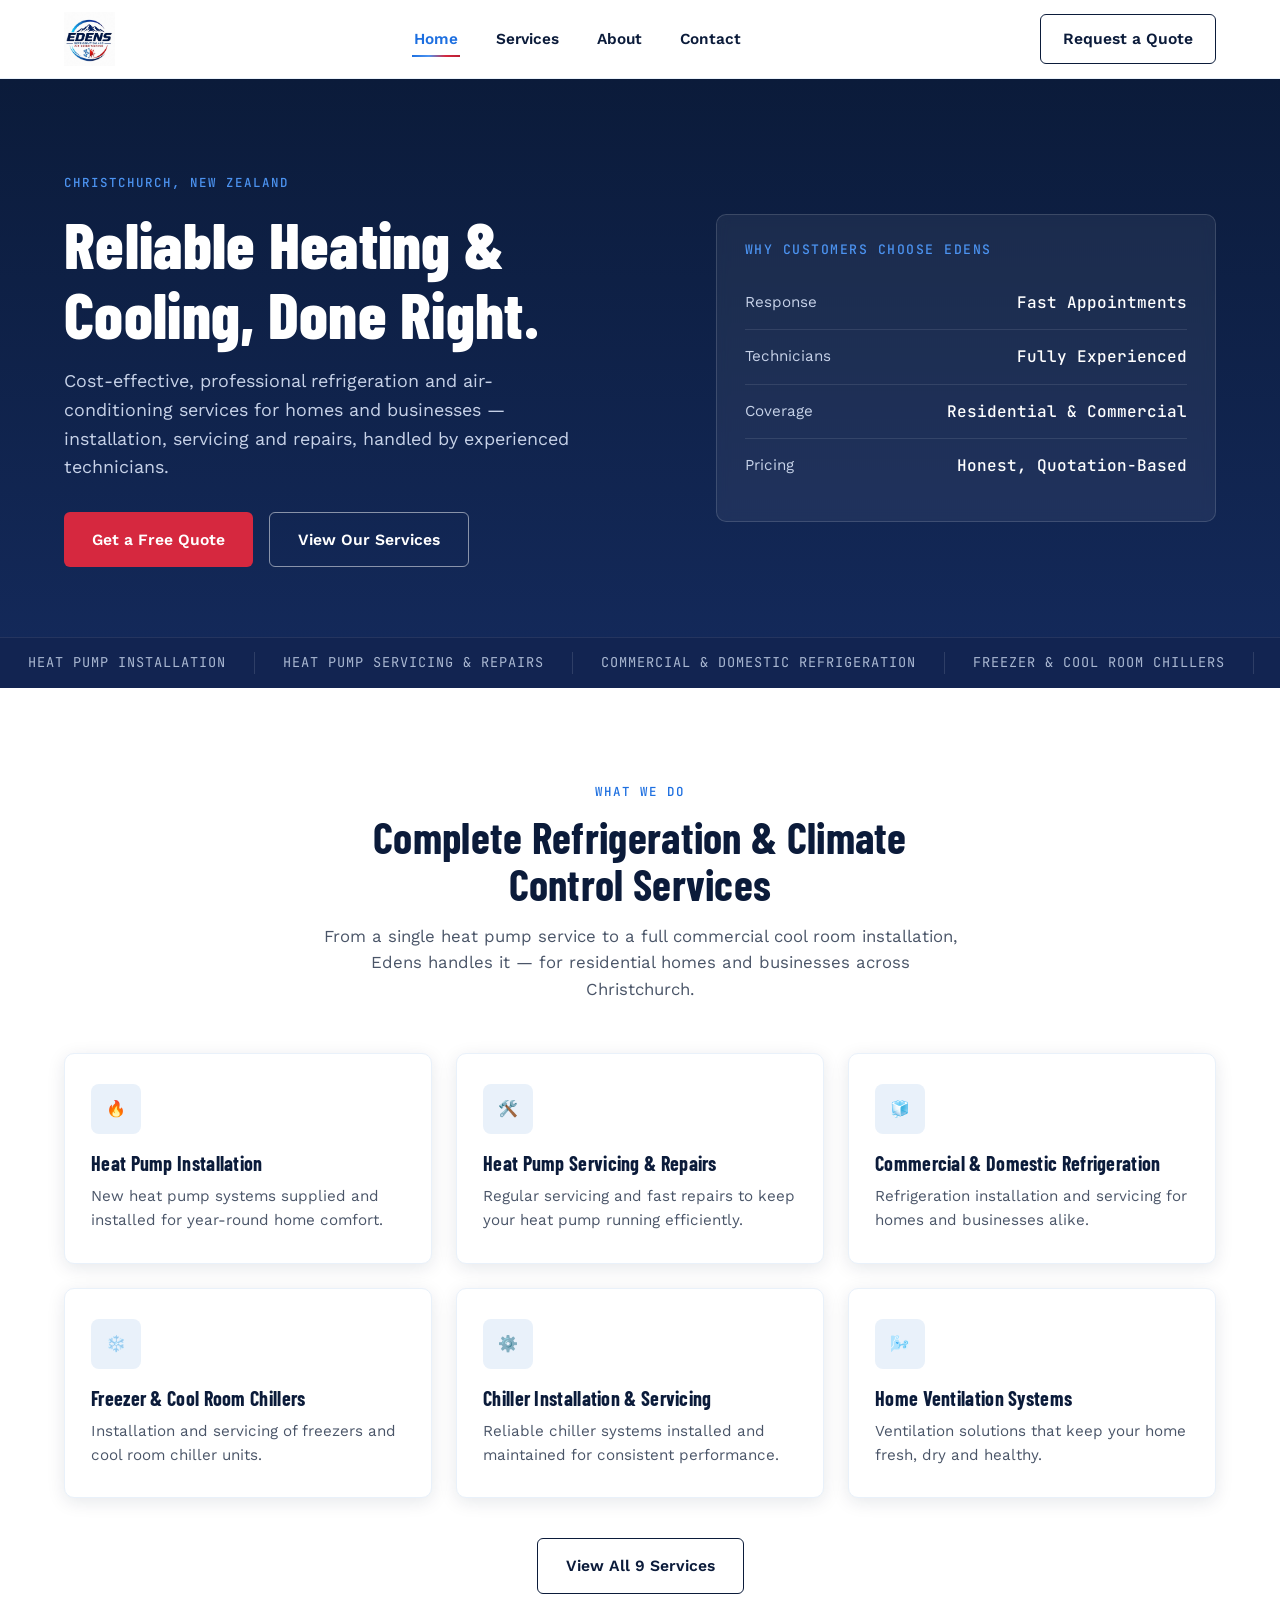
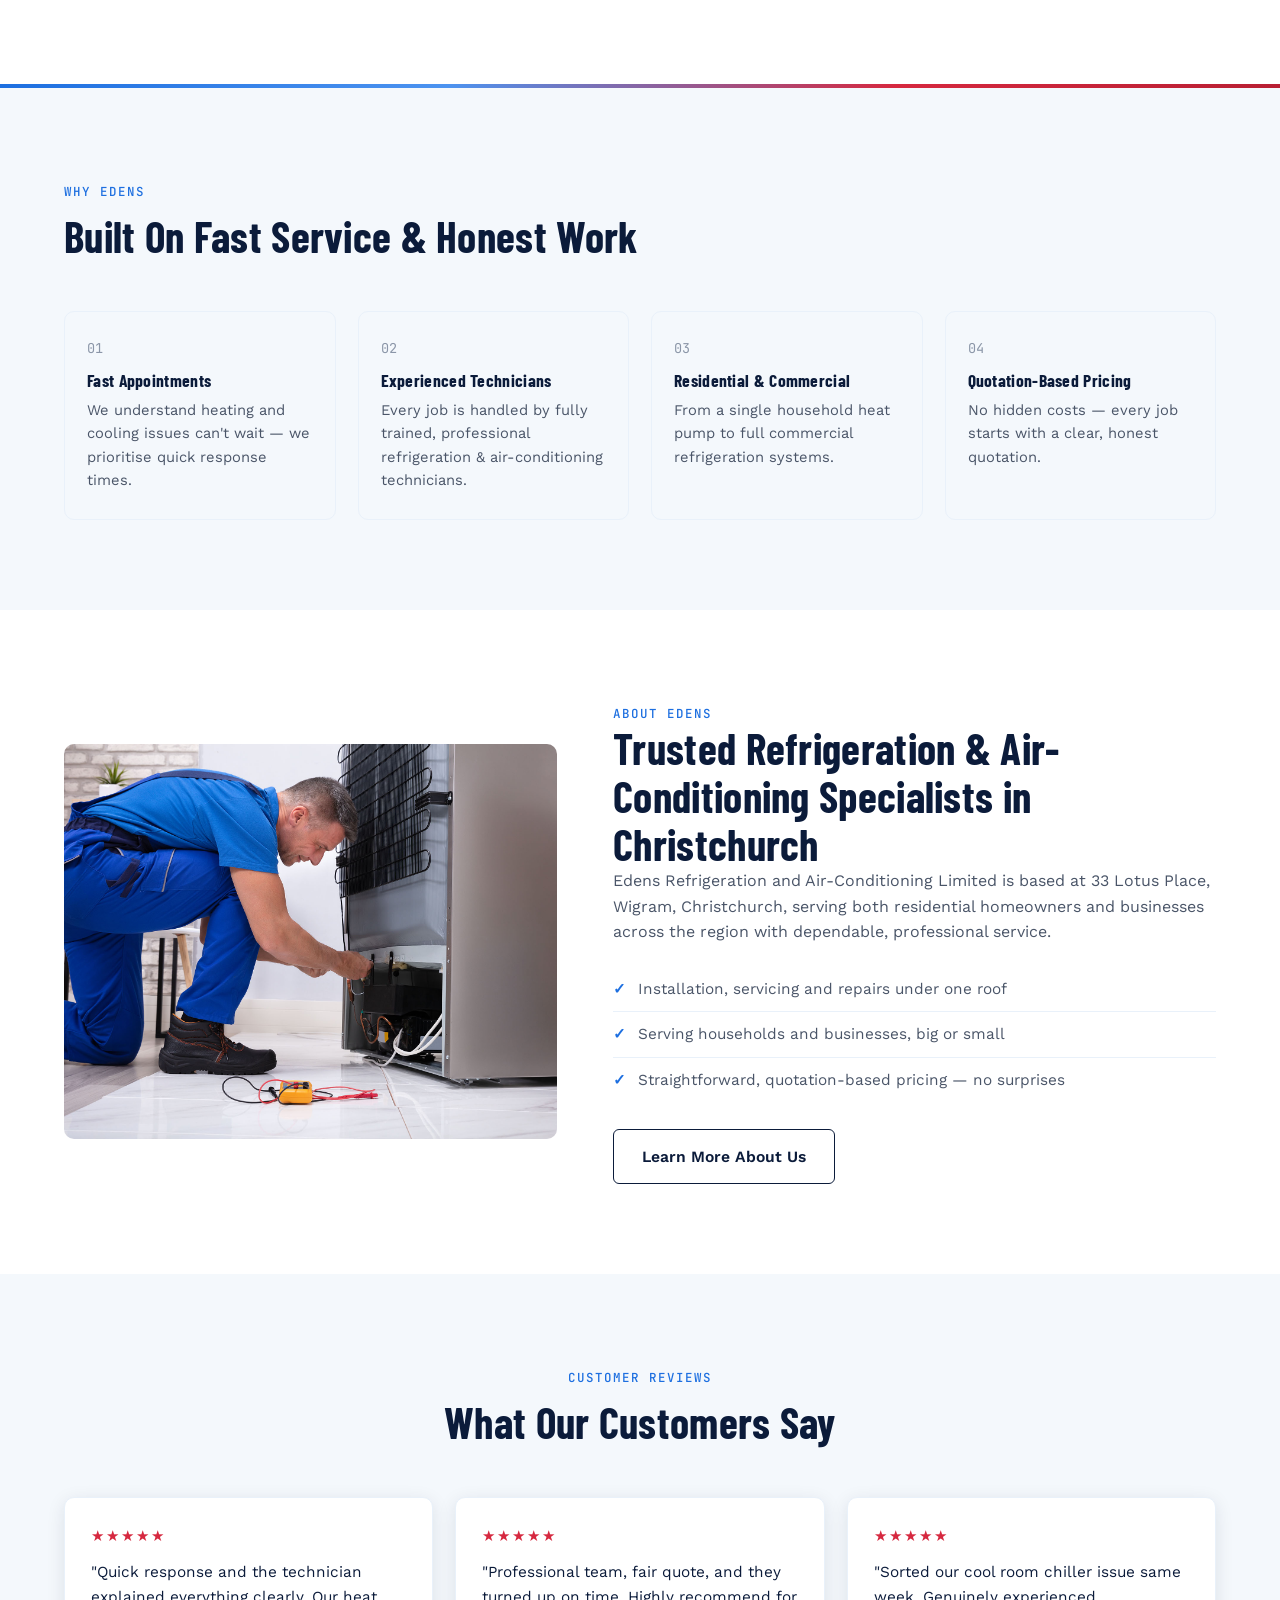
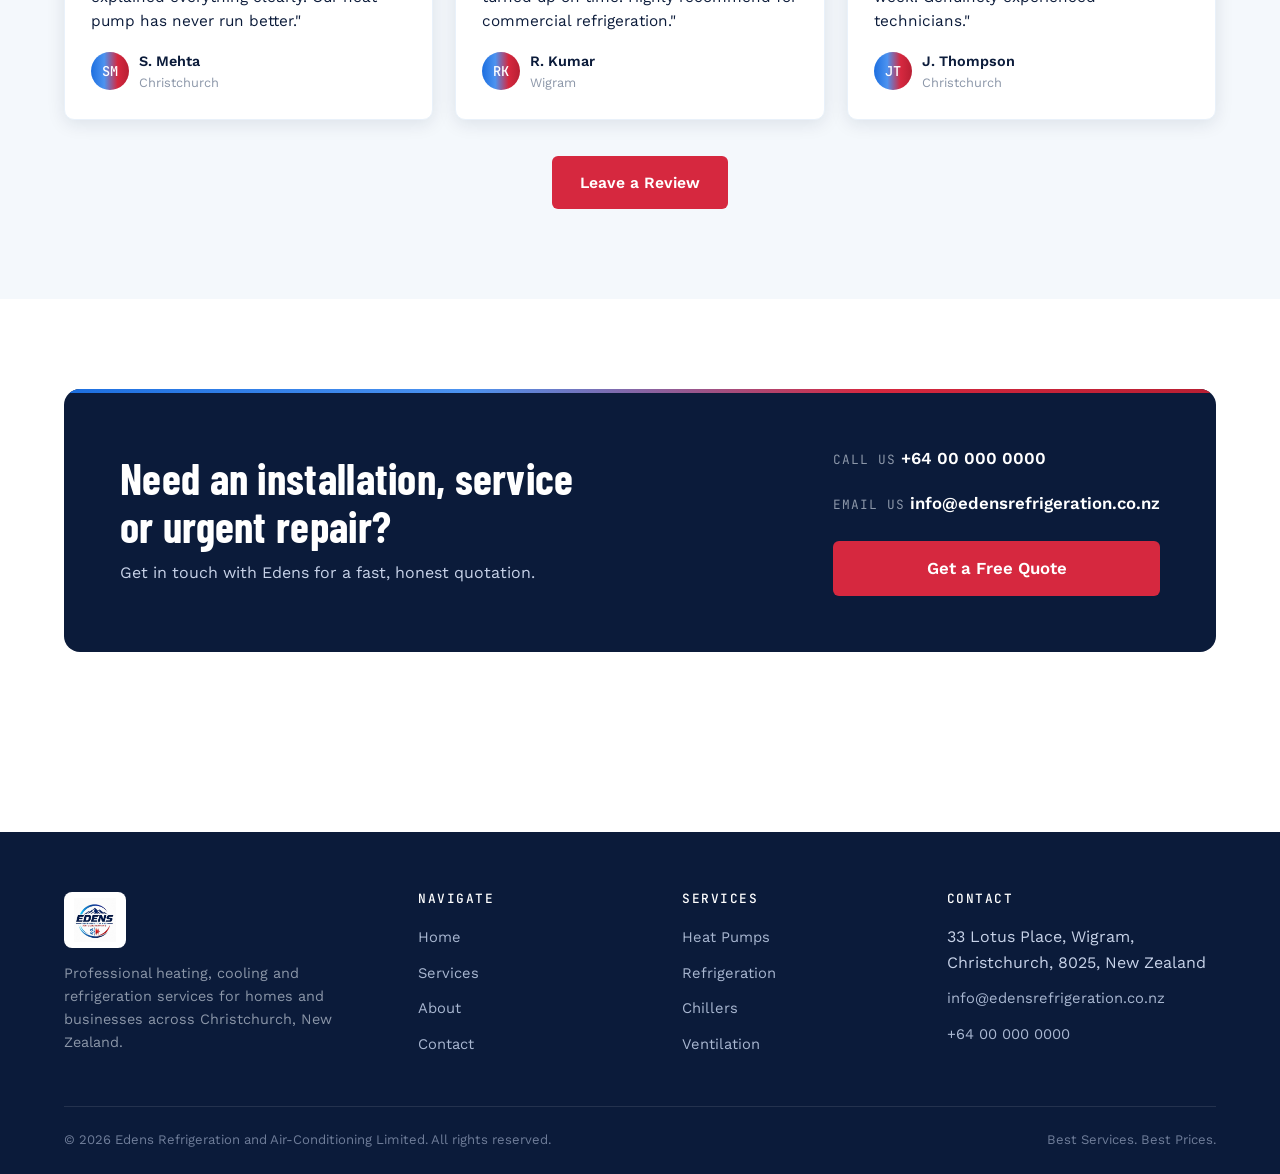
==== frontend/index.html @ 243531ac "Edens website first version" ====
<!DOCTYPE html>
<html lang="en">
<head>
<meta charset="UTF-8">
<meta name="viewport" content="width=device-width, initial-scale=1.0">
<title>Edens Refrigeration & Air-Conditioning | Christchurch, NZ</title>
<meta name="description" content="Edens Refrigeration and Air-Conditioning Limited — heat pump installation, servicing & repairs, commercial & domestic refrigeration, chillers, ventilation and extraction systems across Christchurch, New Zealand.">
<link rel="icon" href="images/logo.png">
<link rel="stylesheet" href="css/style.css">
</head>
<body>

<!-- ===================== HEADER ===================== -->
<header class="site-header">
  <div class="nav-wrap container">
    <a href="index.html" class="brand">
      <img src="images/logo.png" alt="Edens Refrigeration and Air-Conditioning logo">
    </a>
    <nav class="nav-links">
      <a href="index.html" class="active">Home</a>
      <a href="services.html">Services</a>
      <a href="about.html">About</a>
      <a href="contact.html">Contact</a>
    </nav>
    <div class="nav-cta">
      <a href="contact.html" class="btn btn-outline-navy">Request a Quote</a>
    </div>
    <button class="menu-toggle" aria-label="Toggle menu">
      <span></span><span></span><span></span>
    </button>
  </div>
</header>

<!-- ===================== HERO ===================== -->
<section class="hero">
  <div class="container hero-inner">
    <div class="hero-copy">
      <span class="eyebrow">Christchurch, New Zealand</span>
      <h1>Reliable Heating &amp; Cooling, Done Right.</h1>
      <p>Cost-effective, professional refrigeration and air-conditioning services for homes and businesses — installation, servicing and repairs, handled by experienced technicians.</p>
      <div class="hero-actions">
        <a href="contact.html" class="btn btn-primary">Get a Free Quote</a>
        <a href="services.html" class="btn btn-secondary">View Our Services</a>
      </div>
    </div>
    <div class="hero-panel">
      <h4>Why Customers Choose Edens</h4>
      <div class="hero-stat-row"><span>Response</span><span>Fast Appointments</span></div>
      <div class="hero-stat-row"><span>Technicians</span><span>Fully Experienced</span></div>
      <div class="hero-stat-row"><span>Coverage</span><span>Residential &amp; Commercial</span></div>
      <div class="hero-stat-row"><span>Pricing</span><span>Honest, Quotation-Based</span></div>
    </div>
  </div>

  <div class="ticker-band">
    <div class="ticker-track">
      <span>Heat Pump Installation</span>
      <span>Heat Pump Servicing &amp; Repairs</span>
      <span>Commercial &amp; Domestic Refrigeration</span>
      <span>Freezer &amp; Cool Room Chillers</span>
      <span>Chiller Installation &amp; Servicing</span>
      <span>Home Ventilation Systems</span>
      <span>Cooktop Installation</span>
      <span>Rangehood &amp; Extraction Fan Installation</span>
      <span>Extraction Fan Servicing &amp; Repairs</span>
    </div>
  </div>
</section>

<!-- ===================== SERVICES SNAPSHOT ===================== -->
<section class="section" id="services">
  <div class="container">
    <div class="section-head center">
      <span class="eyebrow">What We Do</span>
      <h2>Complete Refrigeration &amp; Climate Control Services</h2>
      <p>From a single heat pump service to a full commercial cool room installation, Edens handles it — for residential homes and businesses across Christchurch.</p>
    </div>
    <div class="services-grid">
      <a href="services.html#service-installation" class="service-card-link">
        <div class="service-card">
          <div class="service-icon">🔥</div>
          <h3>Heat Pump Installation</h3>
          <p>New heat pump systems supplied and installed for year-round home comfort.</p>
        </div>
      </a>
      <a href="services.html#service-servicing" class="service-card-link">
        <div class="service-card">
          <div class="service-icon">🛠️</div>
          <h3>Heat Pump Servicing &amp; Repairs</h3>
          <p>Regular servicing and fast repairs to keep your heat pump running efficiently.</p>
        </div>
      </a>
      <a href="services.html#service-refrigeration" class="service-card-link">
        <div class="service-card">
          <div class="service-icon">🧊</div>
          <h3>Commercial &amp; Domestic Refrigeration</h3>
          <p>Refrigeration installation and servicing for homes and businesses alike.</p>
        </div>
      </a>
      <a href="services.html#service-cool-storage" class="service-card-link">
        <div class="service-card">
          <div class="service-icon">❄️</div>
          <h3>Freezer &amp; Cool Room Chillers</h3>
          <p>Installation and servicing of freezers and cool room chiller units.</p>
        </div>
      </a>
      <a href="services.html#service-chillers" class="service-card-link">
        <div class="service-card">
          <div class="service-icon">⚙️</div>
          <h3>Chiller Installation &amp; Servicing</h3>
          <p>Reliable chiller systems installed and maintained for consistent performance.</p>
        </div>
      </a>
      <a href="services.html#service-ventilation" class="service-card-link">
        <div class="service-card">
          <div class="service-icon">🌬️</div>
          <h3>Home Ventilation Systems</h3>
          <p>Ventilation solutions that keep your home fresh, dry and healthy.</p>
        </div>
      </a>
    </div>
    <div style="text-align:center; margin-top:40px;">
      <a href="services.html" class="btn btn-outline-navy">View All 9 Services</a>
    </div>
  </div>
</section>

<hr class="thermo-divider">

<!-- ===================== WHY CHOOSE US ===================== -->
<section class="section section-alt">
  <div class="container">
    <div class="section-head">
      <span class="eyebrow">Why Edens</span>
      <h2>Built On Fast Service &amp; Honest Work</h2>
    </div>
    <div class="why-grid">
      <div class="why-card">
        <div class="num">01</div>
        <h3>Fast Appointments</h3>
        <p>We understand heating and cooling issues can't wait — we prioritise quick response times.</p>
      </div>
      <div class="why-card">
        <div class="num">02</div>
        <h3>Experienced Technicians</h3>
        <p>Every job is handled by fully trained, professional refrigeration &amp; air-conditioning technicians.</p>
      </div>
      <div class="why-card">
        <div class="num">03</div>
        <h3>Residential &amp; Commercial</h3>
        <p>From a single household heat pump to full commercial refrigeration systems.</p>
      </div>
      <div class="why-card">
        <div class="num">04</div>
        <h3>Quotation-Based Pricing</h3>
        <p>No hidden costs — every job starts with a clear, honest quotation.</p>
      </div>
    </div>
  </div>
</section>

<!-- ===================== ABOUT TEASER ===================== -->
<section class="section">
  <div class="container about-teaser">
    <div class="about-teaser-media" style="display:flex; align-items:center; justify-content:center;">
      <img src="images/home.jpg" alt="Edens refrigeration technician at work"
           style="width:100%; height:100%; object-fit:cover;"
           onerror="this.style.display='none'; this.parentElement.innerHTML='<div style=\'color:#c7d2e8; font-family:JetBrains Mono, monospace; font-size:0.8rem; text-align:center; padding:20px;\'>Add photo:<br><strong style=\'color:#fff\'>images/about-1.jpg</strong></div>';">
    </div>
    <div>
      <span class="eyebrow">About Edens</span>
      <h2>Trusted Refrigeration &amp; Air-Conditioning Specialists in Christchurch</h2>
      <p>Edens Refrigeration and Air-Conditioning Limited is based at 33 Lotus Place, Wigram, Christchurch, serving both residential homeowners and businesses across the region with dependable, professional service.</p>
      <ul class="about-list">
        <li><span class="tick">✓</span> Installation, servicing and repairs under one roof</li>
        <li><span class="tick">✓</span> Serving households and businesses, big or small</li>
        <li><span class="tick">✓</span> Straightforward, quotation-based pricing — no surprises</li>
      </ul>
      <div style="margin-top:26px;">
        <a href="about.html" class="btn btn-outline-navy">Learn More About Us</a>
      </div>
    </div>
  </div>
</section>

<!-- ===================== REVIEWS ===================== -->
<section class="section section-alt">
  <div class="container">
    <div class="section-head center">
      <span class="eyebrow">Customer Reviews</span>
      <h2>What Our Customers Say</h2>
    </div>
    <div class="reviews-grid" id="reviews-container">
      <div class="review-card">
        <div class="review-stars">★★★★★</div>
        <p class="quote">"Quick response and the technician explained everything clearly. Our heat pump has never run better."</p>
        <div class="review-author">
          <div class="review-avatar">SM</div>
          <div><div class="name">S. Mehta</div><div class="loc">Christchurch</div></div>
        </div>
      </div>
      <div class="review-card">
        <div class="review-stars">★★★★★</div>
        <p class="quote">"Professional team, fair quote, and they turned up on time. Highly recommend for commercial refrigeration."</p>
        <div class="review-author">
          <div class="review-avatar">RK</div>
          <div><div class="name">R. Kumar</div><div class="loc">Wigram</div></div>
        </div>
      </div>
      <div class="review-card">
        <div class="review-stars">★★★★★</div>
        <p class="quote">"Sorted our cool room chiller issue same week. Genuinely experienced technicians."</p>
        <div class="review-author">
          <div class="review-avatar">JT</div>
          <div><div class="name">J. Thompson</div><div class="loc">Christchurch</div></div>
        </div>
      </div>
    </div>
    <div style="text-align:center; margin-top:36px;">
      <a href="contact.html#review" class="btn btn-primary">Leave a Review</a>
    </div>
  </div>
</section>

<!-- ===================== CTA BANNER ===================== -->
<section class="section">
  <div class="container">
    <div class="cta-banner">
      <div>
        <h2>Need an installation, service or urgent repair?</h2>
        <p>Get in touch with Edens for a fast, honest quotation.</p>
      </div>
      <div class="cta-contact-info">
        <div>
          <span>Call Us</span>
          <a href="tel:+64000000000">+64 00 000 0000</a>
        </div>
        <div style="margin-top:10px;">
          <span>Email Us</span>
          <a href="mailto:info@edensrefrigeration.co.nz">info@edensrefrigeration.co.nz</a>
        </div>
        <a href="contact.html" class="btn btn-primary" style="margin-top:16px;">Get a Free Quote</a>
      </div>
    </div>
  </div>
</section>

<!-- ===================== FOOTER ===================== -->
<footer class="site-footer">
  <div class="container">
    <div class="footer-grid">
      <div class="footer-brand">
        <img src="images/logo.png" alt="Edens Refrigeration and Air-Conditioning">
        <p>Professional heating, cooling and refrigeration services for homes and businesses across Christchurch, New Zealand.</p>
      </div>
      <div class="footer-col">
        <h4>Navigate</h4>
        <ul>
          <li><a href="index.html">Home</a></li>
          <li><a href="services.html">Services</a></li>
          <li><a href="about.html">About</a></li>
          <li><a href="contact.html">Contact</a></li>
        </ul>
      </div>
      <div class="footer-col">
        <h4>Services</h4>
        <ul>
          <li><a href="services.html">Heat Pumps</a></li>
          <li><a href="services.html">Refrigeration</a></li>
          <li><a href="services.html">Chillers</a></li>
          <li><a href="services.html">Ventilation</a></li>
        </ul>
      </div>
      <div class="footer-col">
        <h4>Contact</h4>
        <ul>
          <li>33 Lotus Place, Wigram,<br>Christchurch, 8025, New Zealand</li>
          <li><a href="mailto:info@edensrefrigeration.co.nz">info@edensrefrigeration.co.nz</a></li>
          <li><a href="tel:+64000000000">+64 00 000 0000</a></li>
        </ul>
      </div>
    </div>
    <div class="footer-bottom">
      <span>© 2026 Edens Refrigeration and Air-Conditioning Limited. All rights reserved.</span>
      <span>Best Services. Best Prices.</span>
    </div>
  </div>
</footer>

<script src="js/main.js"></script>
</body>
</html>
---- frontend/css/style.css ----
/* =========================================================
   EDENS REFRIGERATION & AIR-CONDITIONING — MASTER STYLESHEET
   Design tokens derived from brand logo:
   navy (mountain) / electric blue (cold) / red (heat) / ice white
   ========================================================= */

@import url('https://fonts.googleapis.com/css2?family=Barlow+Condensed:wght@500;600;700;800&family=Work+Sans:wght@400;500;600;700&family=JetBrains+Mono:wght@500&display=swap');

:root {
  /* Color tokens */
  --navy-900: #0b1b3a;
  --navy-800: #122451;
  --blue-500: #1d6fe0;
  --blue-400: #4c93f0;
  --red-500: #d6283f;
  --red-600: #b81f33;
  --ice-50: #f4f8fc;
  --ice-100: #e9f1fa;
  --slate-600: #4a5568;
  --slate-400: #8b96a8;
  --white: #ffffff;

  /* Gradient signature: cold -> hot, echoes the logo's snowflake/sun icon */
  --gradient-thermo: linear-gradient(90deg, var(--blue-500) 0%, var(--blue-400) 35%, var(--red-500) 70%, var(--red-600) 100%);

  /* Type */
  --font-display: 'Barlow Condensed', sans-serif;
  --font-body: 'Work Sans', sans-serif;
  --font-mono: 'JetBrains Mono', monospace;

  /* Layout */
  --max-width: 1200px;
  --radius: 10px;
  --shadow-soft: 0 8px 30px rgba(11, 27, 58, 0.08);
  --shadow-card: 0 4px 18px rgba(11, 27, 58, 0.10);
}

* { box-sizing: border-box; margin: 0; padding: 0; }

html { scroll-behavior: smooth; }

body {
  font-family: var(--font-body);
  color: var(--navy-900);
  background: var(--white);
  line-height: 1.6;
  -webkit-font-smoothing: antialiased;
}

img { max-width: 100%; display: block; }

a { color: inherit; text-decoration: none; }

ul { list-style: none; }

.container {
  max-width: var(--max-width);
  margin: 0 auto;
  padding: 0 24px;
}

h1, h2, h3, h4 {
  font-family: var(--font-display);
  font-weight: 700;
  color: var(--navy-900);
  line-height: 1.1;
  letter-spacing: 0.3px;
}

h1 { font-size: clamp(2.4rem, 5vw, 4rem); font-weight: 800; }
h2 { font-size: clamp(1.9rem, 3.4vw, 2.7rem); }
h3 { font-size: clamp(1.3rem, 2vw, 1.6rem); }

p { color: var(--slate-600); }

.eyebrow {
  font-family: var(--font-mono);
  text-transform: uppercase;
  font-size: 0.78rem;
  letter-spacing: 2px;
  color: var(--blue-500);
  font-weight: 500;
}

/* Buttons */
.btn {
  display: inline-flex;
  align-items: center;
  justify-content: center;
  gap: 8px;
  padding: 14px 28px;
  border-radius: 6px;
  font-family: var(--font-body);
  font-weight: 600;
  font-size: 0.98rem;
  cursor: pointer;
  border: none;
  transition: transform 0.15s ease, box-shadow 0.15s ease, background 0.15s ease;
}
.btn-primary {
  background: var(--red-500);
  color: var(--white);
}
.btn-primary:hover { background: var(--red-600); transform: translateY(-2px); box-shadow: 0 8px 20px rgba(214, 40, 63, 0.3); }

.btn-secondary {
  background: transparent;
  color: var(--white);
  border: 1.5px solid rgba(255,255,255,0.5);
}
.btn-secondary:hover { background: rgba(255,255,255,0.12); transform: translateY(-2px); }

.btn-outline-navy {
  background: transparent;
  color: var(--navy-900);
  border: 1.5px solid var(--navy-900);
}
.btn-outline-navy:hover { background: var(--navy-900); color: var(--white); }

.btn-block { width: 100%; }

/* Thermo divider - the signature element, used between sections */
.thermo-divider {
  height: 4px;
  width: 100%;
  background: var(--gradient-thermo);
  border: none;
}

/* ===================== HEADER / NAV ===================== */
.site-header {
  position: sticky;
  top: 0;
  z-index: 100;
  background: rgba(255,255,255,0.96);
  backdrop-filter: blur(8px);
  border-bottom: 1px solid var(--ice-100);
}

.nav-wrap {
  display: flex;
  align-items: center;
  justify-content: space-between;
  padding: 12px 24px;
}

.brand {
  display: flex;
  align-items: center;
  gap: 10px;
}
.brand img { height: 54px; width: auto; }

.nav-links {
  display: flex;
  align-items: center;
  gap: 34px;
}
.nav-links a {
  font-weight: 600;
  font-size: 0.96rem;
  color: var(--navy-900);
  position: relative;
  padding: 6px 2px;
}
.nav-links a::after {
  content: '';
  position: absolute;
  left: 0; bottom: 0;
  width: 0; height: 2px;
  background: var(--gradient-thermo);
  transition: width 0.2s ease;
}
.nav-links a:hover::after, .nav-links a.active::after { width: 100%; }
.nav-links a.active { color: var(--blue-500); }

.nav-cta { display: flex; align-items: center; gap: 18px; }
.nav-cta .btn { padding: 11px 22px; }

.menu-toggle {
  display: none;
  flex-direction: column;
  gap: 5px;
  background: none;
  border: none;
  cursor: pointer;
  padding: 8px;
}
.menu-toggle span {
  width: 26px; height: 2.5px;
  background: var(--navy-900);
  border-radius: 2px;
}

/* ===================== HERO ===================== */
.hero {
  position: relative;
  background: linear-gradient(180deg, var(--navy-900) 0%, #142a5c 100%);
  color: var(--white);
  overflow: hidden;
  padding: 90px 0 0;
}

.hero-mountain {
  position: absolute;
  bottom: 0; left: 0; right: 0;
  width: 100%;
  opacity: 0.55;
  pointer-events: none;
}

.hero-inner {
  position: relative;
  z-index: 2;
  display: grid;
  grid-template-columns: 1.1fr 0.9fr;
  gap: 40px;
  align-items: center;
  padding-bottom: 70px;
}

.hero-copy .eyebrow { color: var(--blue-400); }
.hero-copy h1 { color: var(--white); margin: 14px 0 18px; }
.hero-copy p { color: #c7d2e8; font-size: 1.12rem; max-width: 520px; margin-bottom: 30px; }
.hero-actions { display: flex; gap: 16px; flex-wrap: wrap; }

.hero-panel {
  background: rgba(255,255,255,0.06);
  border: 1px solid rgba(255,255,255,0.14);
  border-radius: var(--radius);
  padding: 28px;
  backdrop-filter: blur(6px);
}
.hero-panel h4 { color: var(--white); font-family: var(--font-mono); font-size: 0.82rem; text-transform: uppercase; letter-spacing: 1.5px; font-weight: 500; margin-bottom: 18px; color: var(--blue-400);}
.hero-stat-row {
  display: flex;
  justify-content: space-between;
  padding: 14px 0;
  border-bottom: 1px solid rgba(255,255,255,0.1);
}
.hero-stat-row:last-child { border-bottom: none; }
.hero-stat-row span:first-child { color: #c7d2e8; font-size: 0.95rem; }
.hero-stat-row span:last-child { font-family: var(--font-mono); color: var(--white); font-weight: 500; }

/* Service ticker */
.ticker-band {
  background: var(--navy-800);
  overflow: hidden;
  white-space: nowrap;
  border-top: 1px solid rgba(255,255,255,0.08);
  position: relative;
  z-index: 2;
}
.ticker-track {
  display: inline-flex;
  animation: scroll-ticker 32s linear infinite;
  padding: 14px 0;
}
.ticker-track span {
  font-family: var(--font-mono);
  font-size: 0.85rem;
  color: #a9b7d1;
  text-transform: uppercase;
  letter-spacing: 1px;
  padding: 0 28px;
  border-right: 1px solid rgba(255,255,255,0.12);
}
@keyframes scroll-ticker {
  0% { transform: translateX(0); }
  100% { transform: translateX(-50%); }
}
@media (prefers-reduced-motion: reduce) {
  .ticker-track { animation: none; }
}

/* ===================== SECTION GENERIC ===================== */
.section { padding: 90px 0; }
.section-alt { background: var(--ice-50); }
.section-head { max-width: 640px; margin-bottom: 50px; }
.section-head.center { margin-left: auto; margin-right: auto; text-align: center; }
.section-head h2 { margin-top: 10px; }
.section-head p { margin-top: 14px; font-size: 1.05rem; }

/* ===================== SERVICES GRID ===================== */
.services-grid {
  display: grid;
  grid-template-columns: repeat(3, 1fr);
  gap: 24px;
}
.service-card {
  background: var(--white);
  border: 1px solid var(--ice-100);
  border-radius: var(--radius);
  padding: 30px 26px;
  box-shadow: var(--shadow-card);
  transition: transform 0.2s ease, box-shadow 0.2s ease;
  position: relative;
  overflow: hidden;
}
.service-card::before {
  content: '';
  position: absolute;
  top: 0; left: 0; right: 0;
  height: 3px;
  background: var(--gradient-thermo);
  transform: scaleX(0);
  transform-origin: left;
  transition: transform 0.25s ease;
}
.service-card:hover { transform: translateY(-5px); box-shadow: var(--shadow-soft); }
.service-card:hover::before { transform: scaleX(1); }
.service-icon {
  width: 50px; height: 50px;
  border-radius: 8px;
  background: var(--ice-100);
  display: flex; align-items: center; justify-content: center;
  margin-bottom: 18px;
  color: var(--blue-500);
}
.service-card h3 { margin-bottom: 10px; font-size: 1.25rem; }
.service-card p { font-size: 0.95rem; }
.service-tag {
  font-family: var(--font-mono);
  font-size: 0.7rem;
  text-transform: uppercase;
  letter-spacing: 1px;
  color: var(--slate-400);
  margin-bottom: 8px;
  display: block;
}

/* ===================== WHY US ===================== */
.why-grid {
  display: grid;
  grid-template-columns: repeat(4, 1fr);
  gap: 22px;
}
.why-card {
  text-align: left;
  padding: 26px 22px;
  border-radius: var(--radius);
  border: 1px solid var(--ice-100);
}
.why-card .num {
  font-family: var(--font-mono);
  color: var(--slate-400);
  font-size: 0.85rem;
  margin-bottom: 12px;
}
.why-card h3 { font-size: 1.1rem; margin-bottom: 8px; }
.why-card p { font-size: 0.92rem; }

/* ===================== ABOUT TEASER ===================== */
.about-teaser {
  display: grid;
  grid-template-columns: 0.9fr 1.1fr;
  gap: 56px;
  align-items: center;
}
.about-teaser-media {
  border-radius: var(--radius);
  overflow: hidden;
  aspect-ratio: 4/3.2;
  background: var(--navy-900);
}
.about-teaser-media img { width: 100%; height: 100%; object-fit: cover; }
.about-list { margin-top: 22px; }
.about-list li {
  display: flex;
  align-items: flex-start;
  gap: 12px;
  padding: 10px 0;
  border-top: 1px solid var(--ice-100);
  font-size: 0.96rem;
  color: var(--slate-600);
}
.about-list li:first-child { border-top: none; }
.about-list li .tick {
  color: var(--blue-500);
  font-weight: 700;
  flex-shrink: 0;
}

/* ===================== REVIEWS ===================== */
.reviews-grid {
  display: grid;
  grid-template-columns: repeat(3, 1fr);
  gap: 22px;
}
.review-card {
  background: var(--white);
  border: 1px solid var(--ice-100);
  border-radius: var(--radius);
  padding: 26px;
  box-shadow: var(--shadow-card);
}
.review-stars { color: var(--red-500); font-size: 0.95rem; margin-bottom: 12px; letter-spacing: 2px; }
.review-card p.quote { font-size: 0.96rem; color: var(--navy-900); margin-bottom: 16px; }
.review-author { display: flex; align-items: center; gap: 10px; }
.review-avatar {
  width: 38px; height: 38px;
  border-radius: 50%;
  background: var(--gradient-thermo);
  display: flex; align-items: center; justify-content: center;
  color: var(--white);
  font-family: var(--font-mono);
  font-weight: 500;
  font-size: 0.85rem;
}
.review-author .name { font-weight: 600; font-size: 0.9rem; }
.review-author .loc { font-size: 0.8rem; color: var(--slate-400); }

/* ===================== CTA BANNER ===================== */
.cta-banner {
  background: var(--navy-900);
  border-radius: 16px;
  padding: 56px;
  display: flex;
  align-items: center;
  justify-content: space-between;
  gap: 30px;
  flex-wrap: wrap;
  position: relative;
  overflow: hidden;
}
.cta-banner::after {
  content: '';
  position: absolute;
  top: 0; left: 0; right: 0; height: 4px;
  background: var(--gradient-thermo);
}
.cta-banner h2 { color: var(--white); max-width: 480px; }
.cta-banner p { color: #c7d2e8; margin-top: 10px; }
.cta-contact-info { display: flex; flex-direction: column; gap: 8px; }
.cta-contact-info a { color: var(--white); font-weight: 600; font-size: 1.05rem; }
.cta-contact-info span { color: #8b96a8; font-size: 0.8rem; text-transform: uppercase; letter-spacing: 1px; font-family: var(--font-mono); }

/* ===================== FOOTER ===================== */
.site-footer {
  background: var(--navy-900);
  color: #c7d2e8;
  padding: 60px 0 24px;
  margin-top: 90px;
}
.footer-grid {
  display: grid;
  grid-template-columns: 1.4fr 1fr 1fr 1.2fr;
  gap: 40px;
  padding-bottom: 40px;
  border-bottom: 1px solid rgba(255,255,255,0.1);
}
.footer-brand img {
  height: 56px;
  margin-bottom: 14px;
  background: var(--white);
  border-radius: 8px;
  padding: 6px 10px;
}
.footer-brand p { color: #8b96a8; font-size: 0.9rem; max-width: 280px; }
.footer-col h4 {
  color: var(--white);
  font-family: var(--font-mono);
  font-size: 0.8rem;
  text-transform: uppercase;
  letter-spacing: 1.5px;
  margin-bottom: 18px;
  font-weight: 500;
}
.footer-col ul li { margin-bottom: 10px; }
.footer-col ul li a { color: #a9b7d1; font-size: 0.92rem; }
.footer-col ul li a:hover { color: var(--blue-400); }
.footer-bottom {
  display: flex;
  justify-content: space-between;
  align-items: center;
  padding-top: 22px;
  font-size: 0.82rem;
  color: #6f7d99;
  flex-wrap: wrap;
  gap: 10px;
}

/* ===================== PAGE HEADER (inner pages) ===================== */
.page-header {
  background: var(--navy-900);
  color: var(--white);
  padding: 130px 0 60px;
  text-align: center;
}
.page-header .eyebrow { color: var(--blue-400); }
.page-header h1 { color: var(--white); margin-top: 12px; }
.page-header p { color: #c7d2e8; max-width: 560px; margin: 16px auto 0; }

/* ===================== SERVICES PAGE ===================== */
.services-full-grid {
  display: grid;
  grid-template-columns: repeat(2, 1fr);
  gap: 22px;
}
.service-full-link {
  display: block;
  color: inherit;
  text-decoration: none;
}
.service-full-link:hover .service-full-card {
  transform: translateY(-4px);
  box-shadow: var(--shadow-soft);
}
.service-full-card {
  display: flex;
  gap: 20px;
  padding: 28px;
  border: 1px solid var(--ice-100);
  border-radius: var(--radius);
  background: var(--white);
  transition: transform 0.2s ease, box-shadow 0.2s ease;
}
.service-full-card .service-icon { flex-shrink: 0; }
.service-full-card h3 { margin-bottom: 8px; }
.service-full-card p { font-size: 0.94rem; }
.service-full-card .service-tag { margin-bottom: 8px; }

.service-detail-card {
  display: grid;
  grid-template-columns: 1fr 1fr;
  gap: 32px;
  align-items: center;
  border: 1px solid var(--ice-100);
  border-radius: var(--radius);
  background: var(--white);
  padding: 32px;
  margin-bottom: 28px;
  box-shadow: var(--shadow-card);
}
.service-detail-card:last-child { margin-bottom: 0; }
.service-detail-card img {
  width: 100%;
  height: 100%;
  object-fit: cover;
  border-radius: calc(var(--radius) - 2px);
}
.service-detail-card ul {
  margin-top: 18px;
  padding-left: 20px;
  color: var(--slate-600);
}
.service-detail-card ul li {
  margin-bottom: 10px;
  line-height: 1.55;
}
.service-detail-card .service-tag {
  display: inline-block;
  margin-bottom: 16px;
}
.service-detail-card h3 { margin-bottom: 14px; }
.service-detail-card p { margin-bottom: 16px; color: var(--slate-600); font-size: 1rem; }

#service-details {
  scroll-margin-top: 120px;
}
#service-details .service-detail-card {
  scroll-margin-top: 110px;
}

@media (max-width: 980px) {
  .service-detail-card {
    grid-template-columns: 1fr;
  }
}

@media (max-width: 720px) {
  .service-detail-card {
    padding: 24px;
  }
}

/* ===================== ABOUT PAGE ===================== */
.about-story {
  display: grid;
  grid-template-columns: 1fr 1fr;
  gap: 60px;
  align-items: start;
}
.about-story p { margin-bottom: 16px; font-size: 1.02rem; }
.values-grid {
  display: grid;
  grid-template-columns: repeat(2, 1fr);
  gap: 18px;
  margin-top: 10px;
}
.value-card {
  padding: 22px;
  border-radius: var(--radius);
  background: var(--ice-50);
}
.value-card h4 { font-size: 1.05rem; margin-bottom: 8px; }
.value-card p { font-size: 0.9rem; }

.location-strip {
  display: grid;
  grid-template-columns: 1fr 1fr;
  gap: 40px;
  align-items: center;
  margin-top: 60px;
}
.location-map {
  border-radius: var(--radius);
  overflow: hidden;
  border: 1px solid var(--ice-100);
}
.location-map iframe { width: 100%; height: 320px; border: none; display: block; }
.location-details h3 { margin-bottom: 14px; }
.location-details p { margin-bottom: 8px; }

/* ===================== CONTACT PAGE ===================== */
.contact-layout {
  display: grid;
  grid-template-columns: 0.85fr 1.15fr;
  gap: 50px;
  align-items: start;
}
.contact-info-card {
  background: var(--navy-900);
  color: var(--white);
  border-radius: var(--radius);
  padding: 36px;
}
.contact-info-card h3 { color: var(--white); margin-bottom: 18px; }
.contact-info-item { display: flex; gap: 14px; padding: 16px 0; border-top: 1px solid rgba(255,255,255,0.1); }
.contact-info-item:first-of-type { border-top: none; }
.contact-info-item .label { font-family: var(--font-mono); font-size: 0.72rem; text-transform: uppercase; letter-spacing: 1px; color: var(--blue-400); display: block; margin-bottom: 4px; }
.contact-info-item .value { color: #e7ecf7; font-size: 0.96rem; }

.form-card {
  background: var(--white);
  border: 1px solid var(--ice-100);
  border-radius: var(--radius);
  padding: 36px;
  box-shadow: var(--shadow-card);
}
.form-tabs { display: flex; gap: 8px; margin-bottom: 26px; border-bottom: 1px solid var(--ice-100); }
.form-tab {
  padding: 12px 4px;
  margin-right: 24px;
  font-weight: 600;
  color: var(--slate-400);
  cursor: pointer;
  border-bottom: 2px solid transparent;
  background: none; border: none; font-family: var(--font-body); font-size: 1rem;
}
.form-tab.active { color: var(--navy-900); border-bottom-color: var(--red-500); }
.form-panel { display: none; }
.form-panel.active { display: block; }

.form-row { display: grid; grid-template-columns: 1fr 1fr; gap: 18px; margin-bottom: 18px; }
.form-group { margin-bottom: 18px; }
.form-group label {
  display: block;
  font-size: 0.86rem;
  font-weight: 600;
  margin-bottom: 7px;
  color: var(--navy-900);
}
.form-group .req { color: var(--red-500); }
.form-group input,
.form-group textarea,
.form-group select {
  width: 100%;
  padding: 12px 14px;
  border: 1.5px solid var(--ice-100);
  border-radius: 6px;
  font-family: var(--font-body);
  font-size: 0.95rem;
  background: var(--ice-50);
  color: var(--navy-900);
  transition: border-color 0.15s ease;
}
.form-group input:focus,
.form-group textarea:focus,
.form-group select:focus {
  outline: none;
  border-color: var(--blue-500);
  background: var(--white);
}
.form-group textarea { resize: vertical; min-height: 110px; }
.field-error { color: var(--red-500); font-size: 0.8rem; margin-top: 6px; display: none; }
.field-error.show { display: block; }

.star-rating { display: flex; gap: 6px; font-size: 1.7rem; margin-bottom: 6px; }
.star-rating span { cursor: pointer; color: var(--ice-100); transition: color 0.1s ease; }
.star-rating span.active { color: var(--red-500); }

.form-status {
  margin-top: 16px;
  padding: 14px 16px;
  border-radius: 6px;
  font-size: 0.9rem;
  display: none;
}
.form-status.show { display: block; }
.form-status.success { background: #e6f7ec; color: #1c7a3f; }
.form-status.error { background: #fce8e8; color: var(--red-600); }

/* ===================== RESPONSIVE ===================== */
@media (max-width: 980px) {
  .hero-inner { grid-template-columns: 1fr; }
  .services-grid { grid-template-columns: repeat(2, 1fr); }
  .why-grid { grid-template-columns: repeat(2, 1fr); }
  .about-teaser { grid-template-columns: 1fr; }
  .reviews-grid { grid-template-columns: repeat(2, 1fr); }
  .footer-grid { grid-template-columns: 1fr 1fr; }
  .services-full-grid { grid-template-columns: 1fr; }
  .about-story { grid-template-columns: 1fr; }
  .location-strip { grid-template-columns: 1fr; }
  .contact-layout { grid-template-columns: 1fr; }
}

@media (max-width: 720px) {
  .nav-links, .nav-cta .btn-outline-navy { display: none; }
  .menu-toggle { display: flex; }
  .nav-wrap.menu-open .nav-links {
    display: flex;
    flex-direction: column;
    position: absolute;
    top: 100%; left: 0; right: 0;
    background: var(--white);
    padding: 20px 24px;
    gap: 18px;
    box-shadow: var(--shadow-soft);
  }
  .section { padding: 60px 0; }
  .services-grid, .why-grid, .reviews-grid { grid-template-columns: 1fr; }
  .footer-grid { grid-template-columns: 1fr; gap: 30px; }
  .cta-banner { padding: 36px 24px; flex-direction: column; text-align: center; }
  .cta-contact-info { align-items: center; }
  .form-row { grid-template-columns: 1fr; }
  .page-header { padding: 110px 0 50px; }
  .hero { padding-top: 76px; }
}
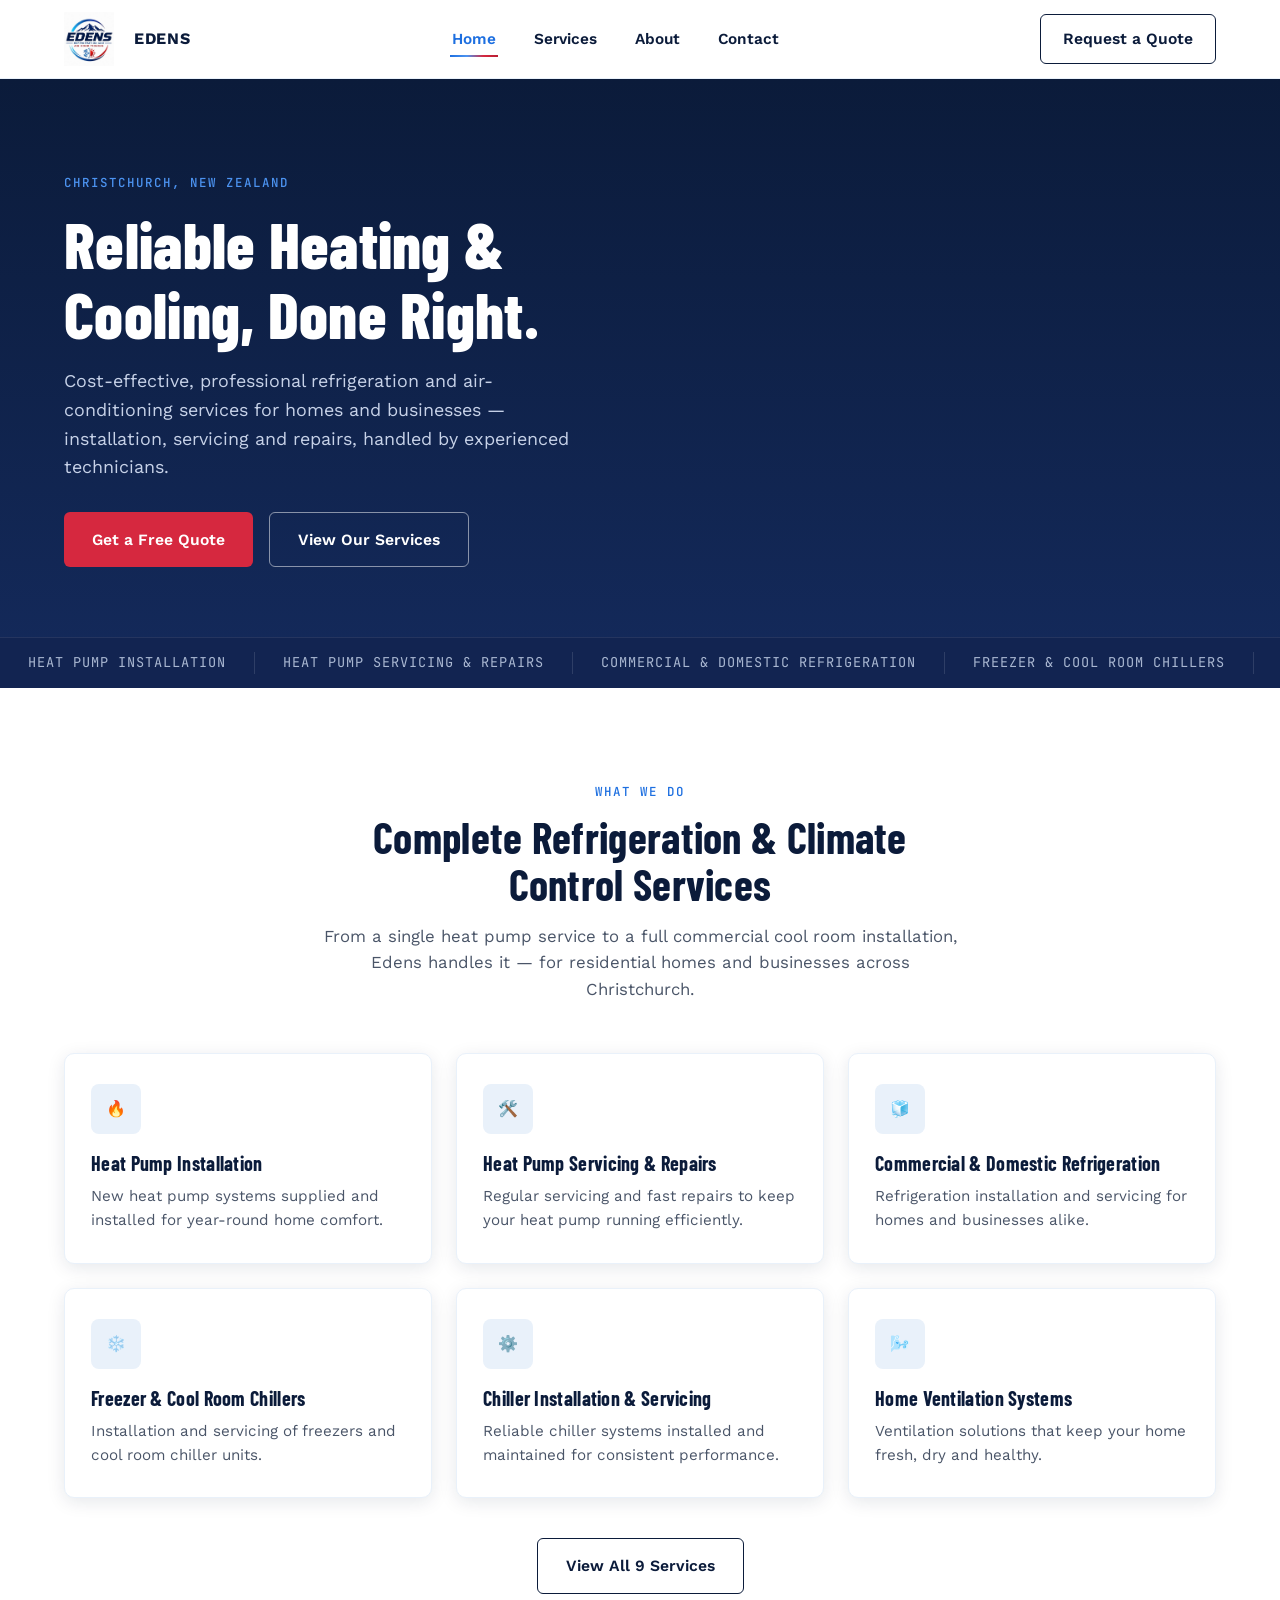
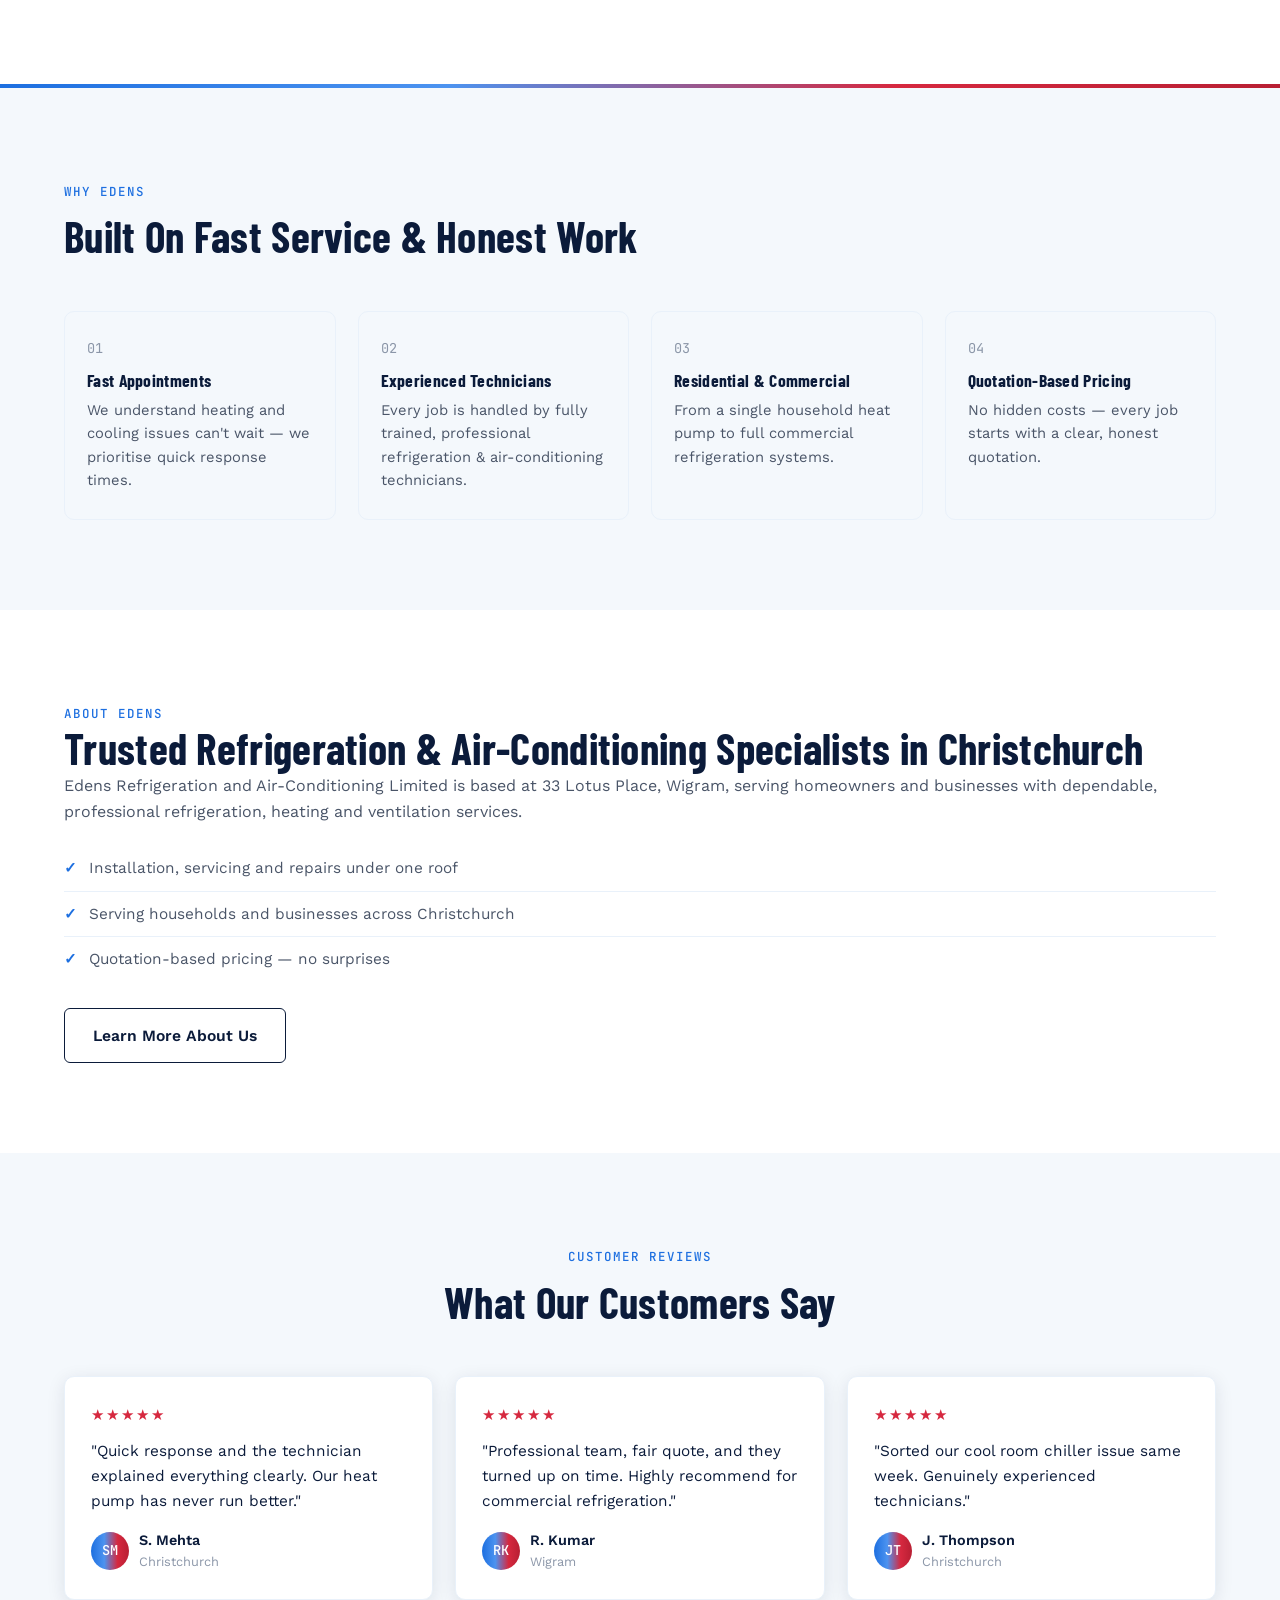
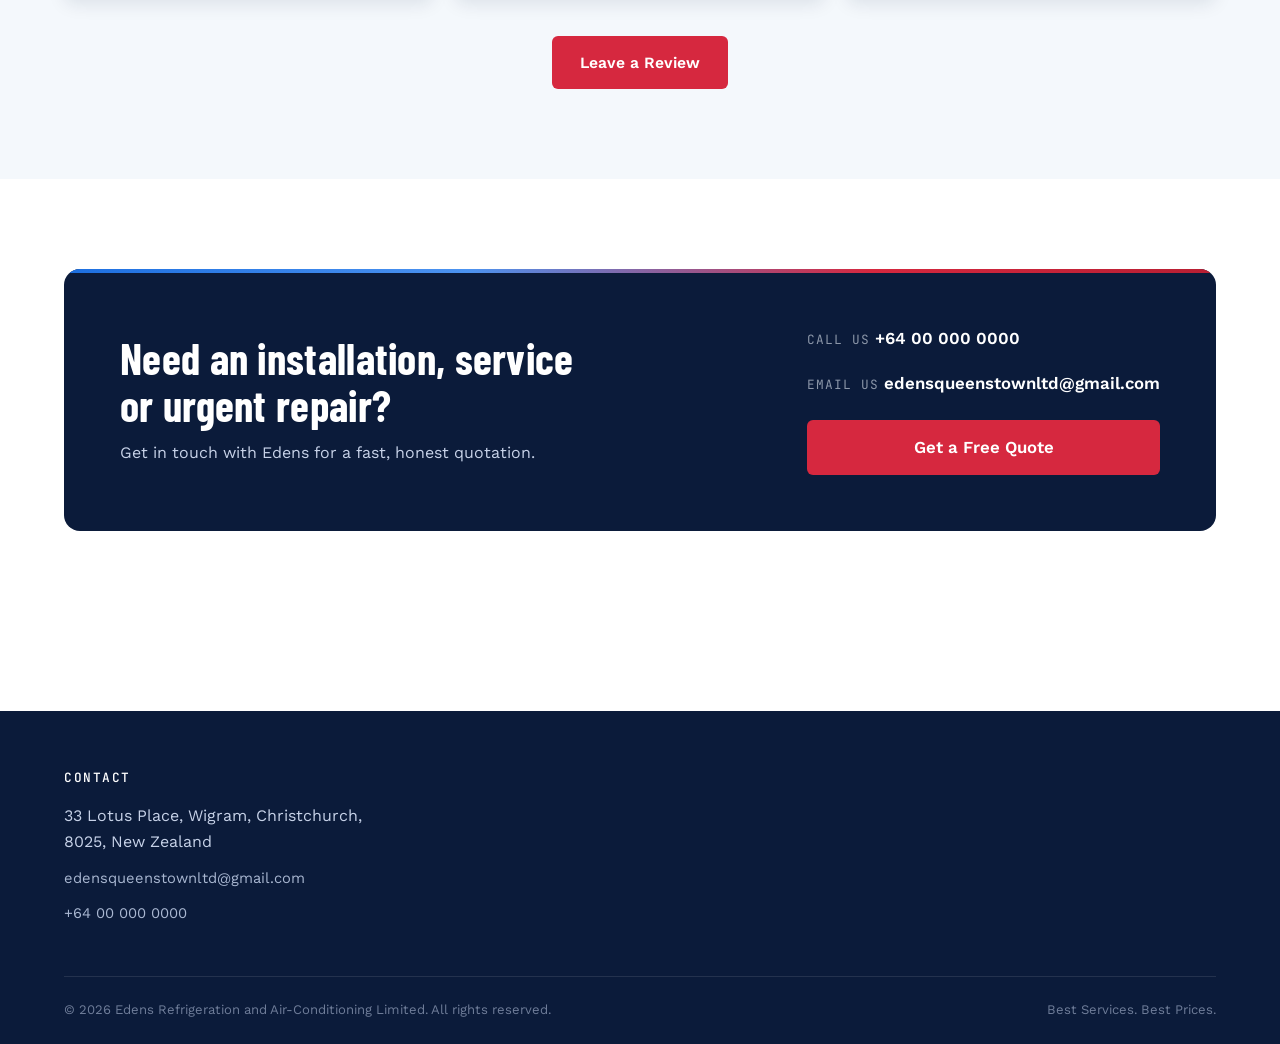
==== commit 4a30d2a8: "Edens website full version" ====
--- a/frontend/index.html
+++ b/frontend/index.html
@@ -5,7 +5,7 @@
 <meta name="viewport" content="width=device-width, initial-scale=1.0">
 <title>Edens Refrigeration & Air-Conditioning | Christchurch, NZ</title>
 <meta name="description" content="Edens Refrigeration and Air-Conditioning Limited — heat pump installation, servicing & repairs, commercial & domestic refrigeration, chillers, ventilation and extraction systems across Christchurch, New Zealand.">
-<link rel="icon" href="images/logo.png">
+<link rel="icon" href="images/logoh.png">
 <link rel="stylesheet" href="css/style.css">
 </head>
 <body>
@@ -14,7 +14,8 @@
 <header class="site-header">
   <div class="nav-wrap container">
     <a href="index.html" class="brand">
-      <img src="images/logo.png" alt="Edens Refrigeration and Air-Conditioning logo">
+      <img src="images/logoh.png" alt="Edens Refrigeration and Air-Conditioning logo">
+      <span class="brand-name" style="font-weight:700; margin-left:10px;">EDENS</span>
     </a>
     <nav class="nav-links">
       <a href="index.html" class="active">Home</a>
@@ -34,7 +35,7 @@
 <!-- ===================== HERO ===================== -->
 <section class="hero">
   <div class="container hero-inner">
-    <div class="hero-copy">
+    <div class="hero-copy centered-hero">
       <span class="eyebrow">Christchurch, New Zealand</span>
       <h1>Reliable Heating &amp; Cooling, Done Right.</h1>
       <p>Cost-effective, professional refrigeration and air-conditioning services for homes and businesses — installation, servicing and repairs, handled by experienced technicians.</p>
@@ -43,13 +44,7 @@
         <a href="services.html" class="btn btn-secondary">View Our Services</a>
       </div>
     </div>
-    <div class="hero-panel">
-      <h4>Why Customers Choose Edens</h4>
-      <div class="hero-stat-row"><span>Response</span><span>Fast Appointments</span></div>
-      <div class="hero-stat-row"><span>Technicians</span><span>Fully Experienced</span></div>
-      <div class="hero-stat-row"><span>Coverage</span><span>Residential &amp; Commercial</span></div>
-      <div class="hero-stat-row"><span>Pricing</span><span>Honest, Quotation-Based</span></div>
-    </div>
+    <!-- hero-panel removed per user request -->
   </div>
 
   <div class="ticker-band">
@@ -161,20 +156,15 @@
 
 <!-- ===================== ABOUT TEASER ===================== -->
 <section class="section">
-  <div class="container about-teaser">
-    <div class="about-teaser-media" style="display:flex; align-items:center; justify-content:center;">
-      <img src="images/home.jpg" alt="Edens refrigeration technician at work"
-           style="width:100%; height:100%; object-fit:cover;"
-           onerror="this.style.display='none'; this.parentElement.innerHTML='<div style=\'color:#c7d2e8; font-family:JetBrains Mono, monospace; font-size:0.8rem; text-align:center; padding:20px;\'>Add photo:<br><strong style=\'color:#fff\'>images/about-1.jpg</strong></div>';">
-    </div>
+  <div class="container about-teaser" style="grid-template-columns:1fr;">
     <div>
       <span class="eyebrow">About Edens</span>
       <h2>Trusted Refrigeration &amp; Air-Conditioning Specialists in Christchurch</h2>
-      <p>Edens Refrigeration and Air-Conditioning Limited is based at 33 Lotus Place, Wigram, Christchurch, serving both residential homeowners and businesses across the region with dependable, professional service.</p>
+      <p>Edens Refrigeration and Air-Conditioning Limited is based at 33 Lotus Place, Wigram, serving homeowners and businesses with dependable, professional refrigeration, heating and ventilation services.</p>
       <ul class="about-list">
         <li><span class="tick">✓</span> Installation, servicing and repairs under one roof</li>
-        <li><span class="tick">✓</span> Serving households and businesses, big or small</li>
-        <li><span class="tick">✓</span> Straightforward, quotation-based pricing — no surprises</li>
+        <li><span class="tick">✓</span> Serving households and businesses across Christchurch</li>
+        <li><span class="tick">✓</span> Quotation-based pricing — no surprises</li>
       </ul>
       <div style="margin-top:26px;">
         <a href="about.html" class="btn btn-outline-navy">Learn More About Us</a>
@@ -237,7 +227,7 @@
         </div>
         <div style="margin-top:10px;">
           <span>Email Us</span>
-          <a href="mailto:info@edensrefrigeration.co.nz">info@edensrefrigeration.co.nz</a>
+          <a href="mailto:edensqueenstownltd@gmail.com">edensqueenstownltd@gmail.com</a>
         </div>
         <a href="contact.html" class="btn btn-primary" style="margin-top:16px;">Get a Free Quote</a>
       </div>
@@ -249,33 +239,11 @@
 <footer class="site-footer">
   <div class="container">
     <div class="footer-grid">
-      <div class="footer-brand">
-        <img src="images/logo.png" alt="Edens Refrigeration and Air-Conditioning">
-        <p>Professional heating, cooling and refrigeration services for homes and businesses across Christchurch, New Zealand.</p>
-      </div>
-      <div class="footer-col">
-        <h4>Navigate</h4>
-        <ul>
-          <li><a href="index.html">Home</a></li>
-          <li><a href="services.html">Services</a></li>
-          <li><a href="about.html">About</a></li>
-          <li><a href="contact.html">Contact</a></li>
-        </ul>
-      </div>
-      <div class="footer-col">
-        <h4>Services</h4>
-        <ul>
-          <li><a href="services.html">Heat Pumps</a></li>
-          <li><a href="services.html">Refrigeration</a></li>
-          <li><a href="services.html">Chillers</a></li>
-          <li><a href="services.html">Ventilation</a></li>
-        </ul>
-      </div>
       <div class="footer-col">
         <h4>Contact</h4>
         <ul>
-          <li>33 Lotus Place, Wigram,<br>Christchurch, 8025, New Zealand</li>
-          <li><a href="mailto:info@edensrefrigeration.co.nz">info@edensrefrigeration.co.nz</a></li>
+          <li>33 Lotus Place, Wigram, Christchurch, 8025, New Zealand</li>
+          <li><a href="mailto:edensqueenstownltd@gmail.com">edensqueenstownltd@gmail.com</a></li>
           <li><a href="tel:+64000000000">+64 00 000 0000</a></li>
         </ul>
       </div>
--- a/frontend/css/style.css
+++ b/frontend/css/style.css
@@ -138,6 +138,7 @@
 }
 
 .nav-wrap {
+  position: relative;
   display: flex;
   align-items: center;
   justify-content: space-between;
@@ -192,6 +193,17 @@
   border-radius: 2px;
 }
 
+/* Brand name next to logo */
+.brand-name {
+  font-weight: 700;
+  color: var(--navy-900);
+  font-size: 1rem;
+  display: inline-block;
+}
+
+/* force uppercase brand text and small spacing */
+.brand-name { text-transform: uppercase; letter-spacing: 0.6px; }
+
 /* ===================== HERO ===================== */
 .hero {
   position: relative;
@@ -223,6 +235,26 @@
 .hero-copy h1 { color: var(--white); margin: 14px 0 18px; }
 .hero-copy p { color: #c7d2e8; font-size: 1.12rem; max-width: 520px; margin-bottom: 30px; }
 .hero-actions { display: flex; gap: 16px; flex-wrap: wrap; }
+
+/* Centered hero container for better structure and mobile readability */
+.centered-hero {
+  max-width: 780px;
+  margin: 0 auto;
+}
+.centered-hero .hero-actions { justify-content: flex-start; }
+
+@media (max-width: 980px) {
+  .centered-hero { text-align: center; padding: 0 12px; }
+  .centered-hero .hero-actions { justify-content: center; }
+  .hero-copy p { margin-left: auto; margin-right: auto; max-width: 640px; }
+}
+
+@media (max-width: 420px) {
+  .hero-copy h1 { font-size: 1.6rem; }
+  .hero-copy p { font-size: 1rem; }
+  .hero-actions .btn { width: 100%; }
+  .hero-actions { gap: 12px; }
+}
 
 .hero-panel {
   background: rgba(255,255,255,0.06);
@@ -718,15 +750,30 @@
 @media (max-width: 720px) {
   .nav-links, .nav-cta .btn-outline-navy { display: none; }
   .menu-toggle { display: flex; }
+  .brand-name { display: none; }
   .nav-wrap.menu-open .nav-links {
     display: flex;
     flex-direction: column;
     position: absolute;
-    top: 100%; left: 0; right: 0;
-    background: var(--white);
-    padding: 20px 24px;
-    gap: 18px;
+    top: calc(100% + 10px);
+    left: 16px;
+    right: 16px;
+    background: rgba(255,255,255,0.98);
+    border: 1px solid rgba(14, 44, 88, 0.12);
+    border-radius: 14px;
+    padding: 18px 18px 14px;
+    gap: 14px;
     box-shadow: var(--shadow-soft);
+    z-index: 50;
+  }
+  .nav-wrap.menu-open .nav-links a {
+    width: 100%;
+    padding: 10px 8px;
+    text-align: left;
+    border-bottom: 1px solid rgba(14, 44, 88, 0.08);
+  }
+  .nav-wrap.menu-open .nav-links a:last-child {
+    border-bottom: none;
   }
   .section { padding: 60px 0; }
   .services-grid, .why-grid, .reviews-grid { grid-template-columns: 1fr; }
@@ -737,3 +784,122 @@
   .page-header { padding: 110px 0 50px; }
   .hero { padding-top: 76px; }
 }
+
+/* Centered contact block for About page */
+.centered-contact {
+  max-width: 520px;
+  margin: 0 auto;
+  text-align: center;
+  padding: 8px 18px;
+}
+
+@media (max-width: 980px) {
+  .centered-contact { padding: 6px 12px; }
+}
+
+/* Centered Q&A card for About page */
+.centered-qa {
+  max-width: 760px;
+  margin: 0 auto;
+  text-align: center;
+  padding: 8px 18px;
+  background: transparent;
+}
+.centered-qa .eyebrow { display: block; margin-bottom: 8px; }
+.centered-qa h3, .centered-qa h4 { margin: 8px 0; }
+.centered-qa p { margin: 8px 0 12px; color: var(--slate-600); }
+
+@media (max-width: 720px) {
+  .centered-qa { padding: 6px 12px; }
+  .centered-qa h3 { font-size: 1.05rem; }
+  .centered-qa h4 { font-size: 0.98rem; }
+}
+
+/* When `location-strip` contains a single child, make it span and center */
+.location-strip > :only-child {
+  grid-column: 1 / -1;
+  justify-self: center;
+  width: 100%;
+}
+
+/* Q&A polish */
+.centered-qa .qa-item { margin: 18px 0; }
+.centered-qa h3 {
+  font-size: clamp(1.1rem, 2.6vw, 1.6rem);
+  color: var(--navy-900);
+  margin-bottom: 6px;
+}
+.centered-qa h4 {
+  font-size: clamp(1rem, 2.2vw, 1.12rem);
+  color: var(--navy-900);
+  font-weight: 700;
+  margin: 12px 0 6px;
+}
+.centered-qa p {
+  font-size: clamp(0.98rem, 1.8vw, 1.05rem);
+  color: var(--slate-600);
+  line-height: 1.6;
+  max-width: 680px;
+  margin-left: auto;
+  margin-right: auto;
+}
+.centered-qa .btn { margin-top: 20px; }
+
+@media (max-width: 420px) {
+  .centered-qa h3 { font-size: 1.15rem; }
+  .centered-qa h4 { font-size: 1.02rem; }
+  .centered-qa p { font-size: 0.98rem; }
+}
+
+/* Additional mobile polish and accessibility tweaks */
+html { -webkit-text-size-adjust: 100%; }
+
+/* Slightly smaller body text on very small screens for better fit */
+@media (max-width: 420px) {
+  body { font-size: 15px; }
+  h1 { font-size: 1.8rem; }
+}
+
+/* Make mobile menu open as a clean dropdown panel under the header */
+.nav-wrap.menu-open .nav-links {
+  position: absolute;
+  inset: auto 16px auto 16px;
+  top: calc(100% + 10px);
+  padding: 18px 18px 12px;
+  overflow: visible;
+  z-index: 200;
+}
+
+/* Ensure headers and hero have reduced padding on small phones */
+@media (max-width: 420px) {
+  .hero { padding-top: 54px; }
+  .hero-copy p { font-size: 1rem; }
+  .hero-actions .btn { padding: 12px 18px; font-size: 0.95rem; }
+}
+
+/* Service cards: stack content and increase tap area on mobile */
+.service-card, .service-full-card {
+  touch-action: manipulation;
+}
+@media (max-width: 720px) {
+  .service-full-card { flex-direction: column; gap: 12px; padding: 18px; }
+  .service-full-card .service-icon { width: 44px; height: 44px; }
+  .service-detail-card { padding: 20px; gap: 18px; }
+  .service-detail-card img { height: auto; max-height: 320px; }
+}
+
+/* Footer readability on small screens */
+@media (max-width: 720px) {
+  .site-footer { padding: 40px 0 28px; }
+  .footer-bottom { flex-direction: column; align-items: center; gap: 8px; }
+}
+
+/* Improve anchor jump offset on small screens (sticky header) */
+@media (max-width: 720px) {
+  #service-details { scroll-margin-top: 86px; }
+  #service-details .service-detail-card { scroll-margin-top: 76px; }
+}
+
+/* Focus visibility for keyboard users */
+:focus { outline: 3px solid rgba(29,111,224,0.18); outline-offset: 2px; }
+
